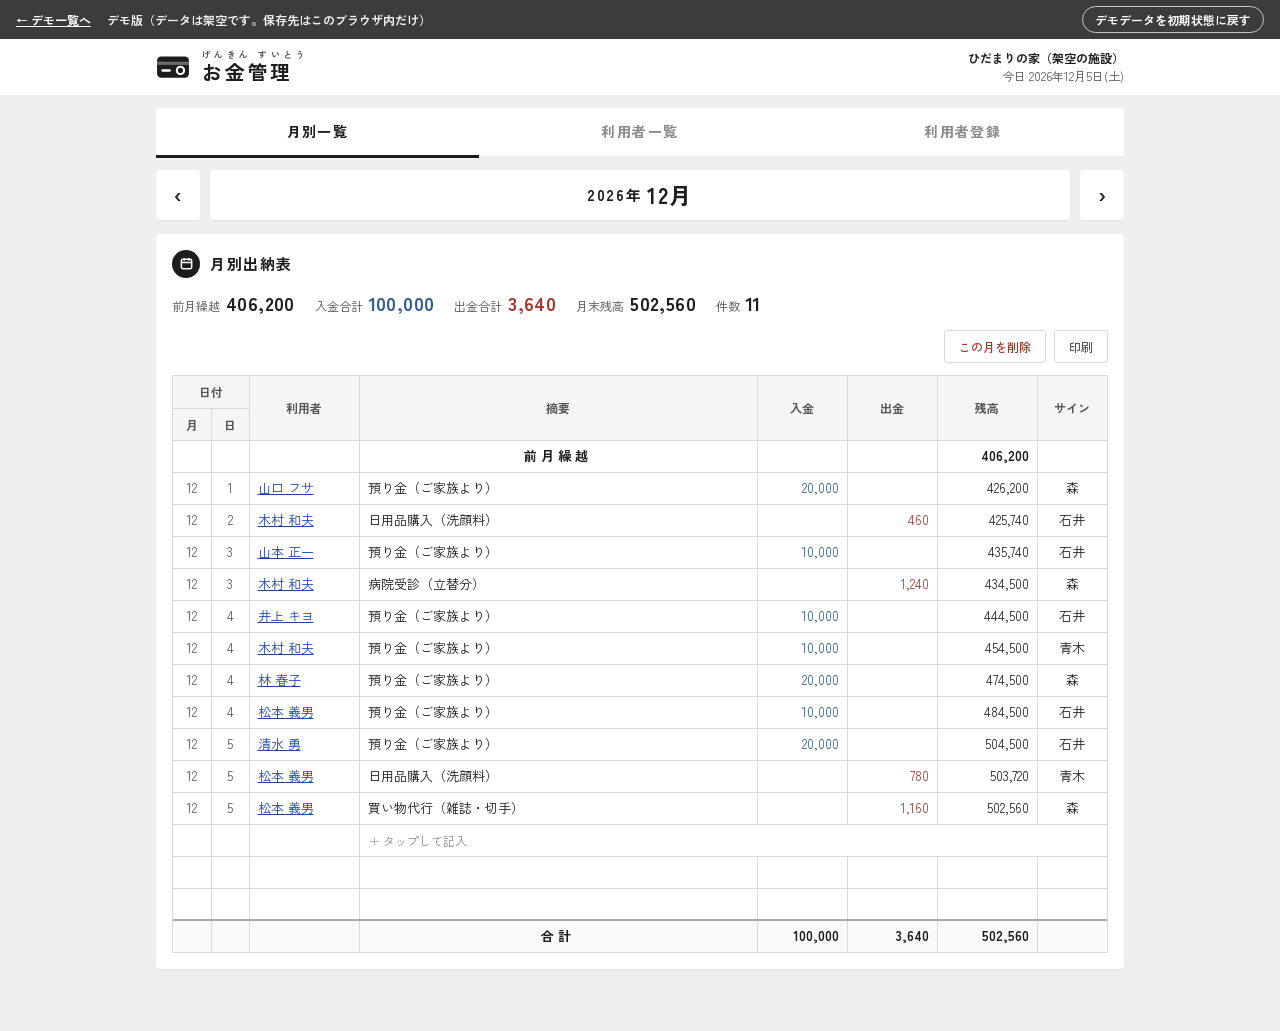
==== demo-cash-ledger/index.html @ 550b85f0 "VR以外を見せる用の別実装（本物のコードなし）にして公開 Co-Authored-By: Claude Opus 5.5 <noreply@anthropic.com>" ====
<!doctype html>
<html lang="ja">
<head>
  <meta charset="utf-8">
  <meta name="viewport" content="width=device-width, initial-scale=1">
  <title>お金管理（デモ版）</title>
  <link rel="preconnect" href="https://fonts.googleapis.com">
  <link rel="preconnect" href="https://fonts.gstatic.com" crossorigin>
  <link href="https://fonts.googleapis.com/css2?family=Zen+Kaku+Gothic+New:wght@400;500;700&display=swap" rel="stylesheet">
  <link rel="stylesheet" href="./style.css">
</head>
<body>
  <div class="demo-bar no-print">
    <a class="demo-back" href="../demo-portal/">← デモ一覧へ</a>
    <span class="demo-note">デモ版（データは架空です。保存先はこのブラウザ内だけ）</span>
    <button type="button" class="demo-reset" id="demoReset">デモデータを初期状態に戻す</button>
  </div>

  <header class="app-head no-print">
    <div class="app-head-inner">
      <div class="brand">
        <span class="brand-icon" aria-hidden="true">
          <svg viewBox="0 0 32 24" width="34" height="26"><rect x="1" y="2" width="30" height="20" rx="4" fill="currentColor"/><rect x="1" y="7" width="30" height="3" fill="#fff" opacity=".35"/><rect x="5" y="14" width="9" height="2.4" rx="1.2" fill="#fff"/><circle cx="23" cy="15.2" r="3.4" fill="none" stroke="#fff" stroke-width="2"/></svg>
        </span>
        <div>
          <div class="brand-ruby">げんきん すいとう</div>
          <div class="brand-name">お金管理</div>
        </div>
      </div>
      <div class="head-meta">
        <div class="facility" id="facilityName"></div>
        <div class="today" id="todayLabel"></div>
      </div>
    </div>
  </header>

  <main class="wrap" id="app"></main>

  <div class="modal-back" id="modalBack" hidden>
    <div class="modal" role="dialog" aria-modal="true" aria-labelledby="modalTitle" id="modal"></div>
  </div>
  <div class="modal-back confirm-back" id="confirmBack" hidden>
    <div class="modal confirm" role="alertdialog" aria-modal="true" aria-labelledby="confirmMsg">
      <p id="confirmMsg" class="confirm-msg"></p>
      <div class="modal-actions">
        <button type="button" class="btn primary lg" id="confirmOk">OK</button>
        <button type="button" class="btn lg" id="confirmCancel">やめる</button>
      </div>
    </div>
  </div>
  <div class="toast" id="toast" role="status" aria-live="polite"></div>

  <script type="module" src="./app.js"></script>
</body>
</html>
---- demo-cash-ledger/style.css ----
:root {
  --bg: #efefef;
  --card: #ffffff;
  --ink: #1d1d1d;
  --ink-2: #555;
  --ink-3: #8a8a8a;
  --line: #d9d9d9;
  --line-2: #ececec;
  --band: #3a3d3a;
  --head-cell: #f5f5f5;
  --in: #2f5d8f;
  --out: #a2382d;
  --hl: #fbf6dc;
  --radius: 4px;
  --font: "Zen Kaku Gothic New", "Hiragino Kaku Gothic ProN", "Hiragino Sans", "Noto Sans JP", "Yu Gothic", sans-serif;
}

* { box-sizing: border-box; }
html, body { margin: 0; }
body {
  background: var(--bg);
  color: var(--ink);
  font-family: var(--font);
  font-size: 14px;
  line-height: 1.6;
  -webkit-text-size-adjust: 100%;
}
button, input, select, textarea { font: inherit; color: inherit; }
button { cursor: pointer; }
a { color: inherit; }

/* ---------- demo bar ---------- */
.demo-bar {
  background: var(--band);
  color: #fff;
  display: flex;
  align-items: center;
  gap: 8px 16px;
  flex-wrap: wrap;
  padding: 6px 16px;
  font-size: 12px;
  font-weight: 700;
}
.demo-back { color: #fff; }
.demo-note { flex: 1 1 auto; opacity: .92; }
.demo-reset {
  background: transparent;
  border: 1px solid rgba(255,255,255,.7);
  color: #fff;
  border-radius: 999px;
  padding: 3px 12px;
  font-size: 12px;
  font-weight: 700;
}
.demo-reset:hover { background: rgba(255,255,255,.12); }

/* ---------- header ---------- */
.app-head { background: var(--card); border-bottom: 1px solid var(--line-2); }
.app-head-inner {
  max-width: 1000px;
  margin: 0 auto;
  padding: 10px 16px;
  display: flex;
  align-items: center;
  justify-content: space-between;
  gap: 12px;
}
.brand { display: flex; align-items: center; gap: 12px; }
.brand-icon { color: var(--ink); display: inline-flex; }
.brand-ruby { font-size: 9px; letter-spacing: .38em; color: var(--ink-2); line-height: 1; font-weight: 700; }
.brand-name { font-size: 20px; font-weight: 700; letter-spacing: .14em; line-height: 1.25; }
.head-meta { text-align: right; font-size: 12px; color: var(--ink-2); line-height: 1.5; }
.facility { font-weight: 700; color: var(--ink); }

/* ---------- layout ---------- */
.wrap { max-width: 1000px; margin: 0 auto; padding: 12px 16px 48px; }

.tabs {
  display: grid;
  grid-template-columns: repeat(3, 1fr);
  background: var(--card);
  border-bottom: 2px solid var(--line-2);
  margin-bottom: 12px;
}
.tabs a {
  text-align: center;
  text-decoration: none;
  padding: 12px 4px;
  font-weight: 700;
  letter-spacing: .1em;
  color: var(--ink-3);
  border-bottom: 3px solid transparent;
  margin-bottom: -2px;
}
.tabs a.on { color: var(--ink); border-bottom-color: var(--ink); }
.tabs a:hover { color: var(--ink); }

.month-nav { display: grid; grid-template-columns: 44px 1fr 44px; gap: 10px; margin-bottom: 14px; }
.month-nav button, .month-nav .month-label {
  background: var(--card);
  border: 0;
  border-radius: var(--radius);
  height: 50px;
  box-shadow: 0 1px 2px rgba(0,0,0,.05);
}
.month-nav button { font-size: 20px; font-weight: 700; }
.month-nav button:hover { background: #fafafa; }
.month-label {
  display: flex; align-items: center; justify-content: center;
  font-weight: 700; letter-spacing: .12em; font-size: 15px;
}
.month-label b { font-size: 22px; margin-left: 4px; }

.card {
  background: var(--card);
  border-radius: var(--radius);
  padding: 16px;
  box-shadow: 0 1px 2px rgba(0,0,0,.05);
  margin-bottom: 14px;
}
.card-title { display: flex; align-items: center; gap: 10px; font-weight: 700; letter-spacing: .1em; margin: 0 0 10px; font-size: 15px; }
.badge-icon {
  width: 28px; height: 28px; border-radius: 50%;
  background: var(--ink); color: #fff;
  display: inline-flex; align-items: center; justify-content: center;
  font-size: 13px; flex: none;
}

.summary { display: flex; flex-wrap: wrap; gap: 4px 20px; align-items: baseline; margin: 4px 0 12px; font-size: 12px; color: var(--ink-2); }
.summary b { font-size: 19px; color: var(--ink); margin-left: 6px; font-weight: 700; letter-spacing: .02em; }
.summary .in b { color: var(--in); }
.summary .out b { color: var(--out); }

.toolbar { display: flex; flex-wrap: wrap; gap: 8px; justify-content: flex-end; align-items: center; margin-bottom: 12px; }
.toolbar .spacer { flex: 1; }

.btn {
  border: 1px solid var(--line);
  background: #fff;
  border-radius: 3px;
  padding: 6px 14px;
  font-size: 12px;
  font-weight: 500;
  color: var(--ink-2);
  text-decoration: none;
  display: inline-flex; align-items: center; justify-content: center; gap: 6px;
  min-height: 32px;
}
.btn:hover { background: #f7f7f7; }
.btn.danger { color: var(--out); }
.btn.primary { background: var(--ink); color: #fff; border-color: var(--ink); font-weight: 700; letter-spacing: .06em; }
.btn.primary:hover { background: #000; }
.btn.lg { min-height: 44px; font-size: 14px; padding: 8px 18px; }

.seg { display: inline-flex; gap: 4px; }
.seg button { border: 0; background: var(--line-2); color: var(--ink-2); font-size: 12px; font-weight: 700; padding: 4px 12px; border-radius: 3px; }
.seg button.on { background: var(--ink); color: #fff; }

/* ---------- ledger table ---------- */
.table-scroll { overflow-x: auto; -webkit-overflow-scrolling: touch; border: 1px solid var(--line); }
table.ledger { width: 100%; border-collapse: collapse; min-width: 640px; font-variant-numeric: tabular-nums; }
.ledger th, .ledger td { border: 1px solid var(--line); padding: 5px 8px; font-size: 13px; height: 32px; }
.table-scroll .ledger { border-style: hidden; }
.ledger thead th { background: var(--head-cell); font-weight: 700; font-size: 12px; color: var(--ink-2); white-space: nowrap; }
.ledger td.c { text-align: center; width: 38px; color: var(--ink-2); }
.ledger td.num, .ledger th.num { text-align: right; white-space: nowrap; }
.ledger td.in { color: var(--in); }
.ledger td.out { color: var(--out); }
.ledger td.sign { text-align: center; width: 70px; }
.ledger td.memo { min-width: 190px; }
.ledger td.user { white-space: nowrap; width: 110px; }
.ledger td.user a { color: #2244aa; }
.ledger tr.carry td, .ledger tr.total td { font-weight: 700; }
.ledger tr.carry td.memo, .ledger tr.total td.memo { text-align: center; letter-spacing: .3em; }
.ledger tr.total td { background: #fafafa; border-top: 2px solid #aaa; }
.ledger tbody tr.row { cursor: pointer; }
.ledger tbody tr.row:hover td { background: var(--hl); }
.ledger tbody tr.add td { color: var(--ink-3); cursor: pointer; font-size: 12px; }
.ledger tbody tr.add:hover td { background: #f8f8f8; color: var(--ink); }
.ledger tbody tr.blank td { height: 32px; }
.col-in, .col-out { width: 90px; }
.col-bal { width: 100px; }
.empty-note { color: var(--ink-3); font-size: 13px; padding: 10px 0; }

/* ---------- users list ---------- */
.search { width: 100%; border: 1px solid var(--line); border-radius: 3px; padding: 9px 12px; margin-bottom: 10px; background: #fff; }
.user-list { list-style: none; margin: 0; padding: 0; border: 1px solid var(--line); }
.user-list li + li { border-top: 1px solid var(--line-2); }
.user-list a { display: flex; align-items: center; gap: 12px; padding: 10px 12px; text-decoration: none; }
.user-list a:hover { background: #fafafa; }
.user-list .nm { font-weight: 700; letter-spacing: .04em; }
.user-list .kn { font-size: 11px; color: var(--ink-3); }
.user-list .bal { margin-left: auto; text-align: right; font-size: 17px; font-variant-numeric: tabular-nums; font-weight: 500; }
.user-list .bal small { display: block; font-size: 10px; color: var(--ink-3); line-height: 1; }
.user-list .chev { color: var(--ink-3); font-size: 18px; }
.user-list li.ended a { color: var(--ink-3); }
.user-list li.ended .bal { color: var(--ink-3); }

.crumb { font-size: 12px; color: var(--ink-2); margin: 0 0 10px; }
.crumb a { text-decoration: none; }
.crumb a:hover { text-decoration: underline; }

/* ---------- register ---------- */
.help { font-size: 12px; color: var(--ink-2); margin: 0; flex: 1 1 260px; }
table.plain { width: 100%; border-collapse: collapse; min-width: 640px; }
.plain th, .plain td { border: 1px solid var(--line); padding: 6px 8px; font-size: 13px; text-align: left; }
.plain thead th { background: var(--head-cell); font-size: 12px; color: var(--ink-2); white-space: nowrap; }
.plain td.num { text-align: right; font-variant-numeric: tabular-nums; }
.plain tr.ended td { color: var(--ink-3); }
.plain td.act { width: 76px; text-align: center; padding: 4px 6px; }
.plain td.act .btn { white-space: nowrap; padding: 4px 12px; min-height: 30px; }
.btn { white-space: nowrap; }
.badge-icon svg { width: 15px; height: 15px; }
.status { display: inline-block; font-size: 11px; padding: 1px 8px; border-radius: 999px; background: #e8efe8; color: #2f5a35; font-weight: 700; }
.status.off { background: #eee; color: #888; }

/* ---------- modal ---------- */
.modal-back {
  position: fixed; inset: 0; background: rgba(0,0,0,.45);
  display: flex; align-items: center; justify-content: center; padding: 16px; z-index: 50;
}
.modal-back[hidden] { display: none; }
.modal { background: #fff; width: 100%; max-width: 520px; border-radius: 4px; padding: 18px; max-height: calc(100vh - 32px); overflow: auto; }
.modal-head { display: flex; justify-content: space-between; align-items: flex-start; margin-bottom: 10px; }
.modal-head h2 { margin: 0; font-size: 17px; letter-spacing: .06em; }
.modal-head .sub { font-size: 9px; letter-spacing: .3em; color: var(--ink-3); }
.modal-x { border: 0; background: none; font-size: 22px; line-height: 1; color: var(--ink-2); padding: 0 4px; }
.field { margin-bottom: 10px; }
.field label { display: block; font-size: 11px; color: var(--ink-2); margin-bottom: 3px; }
.field input, .field select, .field textarea {
  width: 100%; border: 1px solid var(--line); border-radius: 3px; padding: 9px 10px; background: #fff; min-height: 44px;
}
.field input:focus, .field select:focus, .field textarea:focus { outline: 2px solid var(--ink); outline-offset: -1px; }
.field input.num { text-align: right; }
.grid2 { display: grid; grid-template-columns: 1fr 1fr; gap: 10px; }
.hint { font-size: 11px; color: var(--ink-3); margin-top: 3px; }
.err { background: #fbeceb; color: var(--out); border-radius: 3px; padding: 8px 10px; font-size: 12px; margin-bottom: 10px; }
.modal-actions { display: flex; gap: 8px; margin-top: 14px; }
.modal-actions .btn { flex: 1; }
.modal-actions .btn.primary { flex: 2; }
.memo-chips { display: flex; flex-wrap: wrap; gap: 4px; margin-top: 5px; }
.memo-chips button { border: 1px solid var(--line); background: #fafafa; border-radius: 999px; font-size: 11px; padding: 2px 10px; color: var(--ink-2); }
.memo-chips button:hover { background: #f0f0f0; }

.confirm-back { z-index: 55; }
.modal.confirm { max-width: 420px; }
.confirm-msg { margin: 4px 0 6px; white-space: pre-line; font-size: 14px; line-height: 1.7; }
.modal.confirm.danger .btn.primary { background: var(--out); border-color: var(--out); }

.toast {
  position: fixed; left: 50%; bottom: 24px; transform: translateX(-50%) translateY(20px);
  background: var(--ink); color: #fff; padding: 8px 18px; border-radius: 999px; font-size: 13px;
  opacity: 0; pointer-events: none; transition: opacity .2s, transform .2s; z-index: 60;
}
.toast.show { opacity: 1; transform: translateX(-50%) translateY(0); }

/* ---------- print sheet ---------- */
.print-tools { display: flex; flex-wrap: wrap; gap: 8px; align-items: center; margin-bottom: 12px; }
.print-tools .note { font-size: 12px; color: var(--ink-2); flex: 1 1 200px; }
.sheet-holder { overflow-x: auto; padding-bottom: 8px; }
.sheet {
  width: 210mm; min-height: 297mm; margin: 0 auto; background: #fff;
  padding: 14mm 12mm; box-shadow: 0 2px 10px rgba(0,0,0,.12);
  font-size: 10pt; color: #000;
}
.sheet-head { display: flex; justify-content: space-between; align-items: flex-end; margin-bottom: 4mm; }
.sheet-title { font-size: 17pt; font-weight: 700; letter-spacing: .3em; margin: 0; }
.sheet-sub { font-size: 9.5pt; margin-top: 1mm; }
.stamps { display: flex; border: 1px solid #000; }
.stamps div { width: 17mm; text-align: center; font-size: 8pt; }
.stamps div + div { border-left: 1px solid #000; }
.stamps span { display: block; border-bottom: 1px solid #000; padding: .5mm 0; }
.stamps i { display: block; height: 14mm; }
.sheet-sum { display: grid; grid-template-columns: repeat(4, 1fr); border: 1px solid #000; margin-bottom: 3mm; }
.sheet-sum div { padding: 1.5mm 2mm; font-size: 8.5pt; }
.sheet-sum div + div { border-left: 1px solid #000; }
.sheet-sum b { display: block; text-align: right; font-size: 11pt; }
table.sheet-table { width: 100%; border-collapse: collapse; font-variant-numeric: tabular-nums; table-layout: fixed; }
.sheet-table th, .sheet-table td { border: 1px solid #000; padding: 0 1.5mm; height: 6.4mm; font-size: 8.5pt; overflow: hidden; white-space: nowrap; text-overflow: ellipsis; }
.sheet-table th { background: #eee; font-weight: 700; text-align: center; }
.sheet-table td.c { text-align: center; }
.sheet-table td.num { text-align: right; }
.sheet-table tr.carry td, .sheet-table tr.total td { font-weight: 700; }
.sheet-table tr.total td { border-top: 1.5px solid #000; }
.sheet-foot { margin-top: 3mm; font-size: 8pt; display: flex; justify-content: space-between; }

@page { size: A4 portrait; margin: 12mm 10mm; }
@media print {
  body { background: #fff; }
  .no-print, .demo-bar, .app-head, .tabs, .print-tools, .toast, .modal-back { display: none !important; }
  .wrap { max-width: none; padding: 0; margin: 0; }
  .sheet-holder { overflow: visible; padding: 0; }
  .sheet { box-shadow: none; margin: 0; padding: 0; width: auto; min-height: auto; }
  .sheet-table th { -webkit-print-color-adjust: exact; print-color-adjust: exact; }
}

/* ---------- small screens ---------- */
@media (max-width: 640px) {
  .app-head-inner { padding: 8px 16px; }
  .brand-name { font-size: 18px; }
  .head-meta { font-size: 11px; }
  .wrap { padding: 10px 16px 40px; }
  .tabs a { font-size: 13px; letter-spacing: .04em; padding: 11px 2px; }
  .card { padding: 12px; }
  .summary { gap: 2px 14px; }
  .summary b { font-size: 16px; }
  .month-nav button, .month-nav .month-label { height: 44px; }
  .month-label b { font-size: 19px; }
  .demo-bar { padding: 6px 16px; }
  .modal { padding: 14px; }
}

[hidden] { display: none !important; }
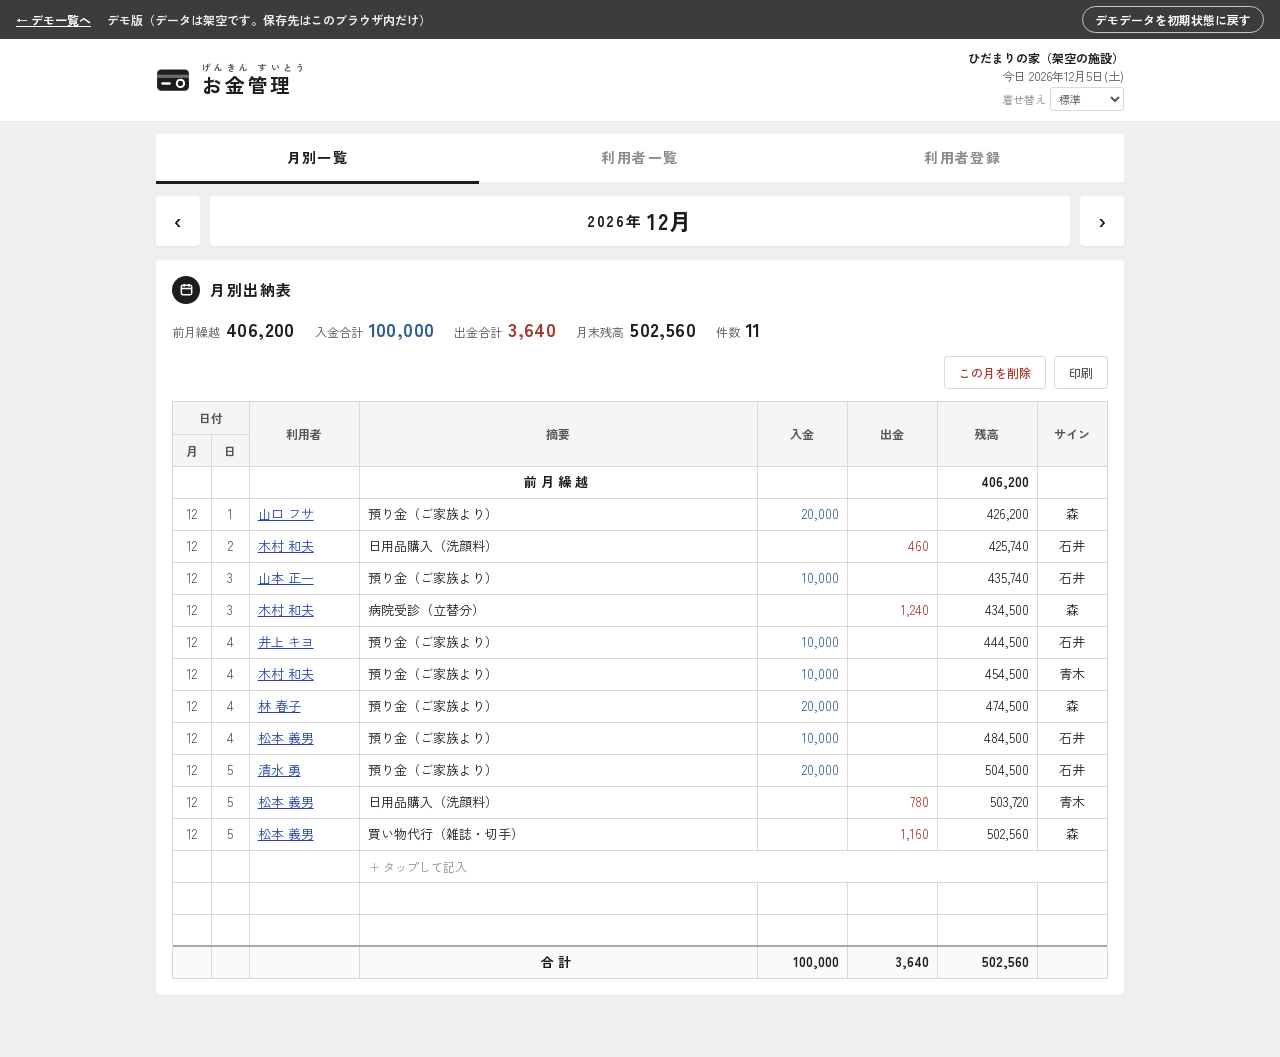
==== commit 48f07664: "お金管理: 着せ替え「和モダン」を追加 Co-Authored-By: Claude Opus 5.5 <noreply@anthropic.com>" ====
--- a/demo-cash-ledger/index.html
+++ b/demo-cash-ledger/index.html
@@ -7,7 +7,26 @@
   <link rel="preconnect" href="https://fonts.googleapis.com">
   <link rel="preconnect" href="https://fonts.gstatic.com" crossorigin>
   <link href="https://fonts.googleapis.com/css2?family=Zen+Kaku+Gothic+New:wght@400;500;700&display=swap" rel="stylesheet">
+  <script>
+    // 着せ替え: 描画前に保存済みのテーマを当てる（キー showcase-cash:theme）
+    (function () {
+      var t = 'standard';
+      try { t = localStorage.getItem('showcase-cash:theme') || t; } catch (e) {}
+      if (t !== 'wamodern') t = 'standard';
+      document.documentElement.setAttribute('data-theme', t);
+      window.__cashThemeFonts = function () {
+        if (document.getElementById('waFonts')) return;
+        var l = document.createElement('link');
+        l.id = 'waFonts';
+        l.rel = 'stylesheet';
+        l.href = 'https://fonts.googleapis.com/css2?family=Shippori+Mincho:wght@500;600;700&family=Allura&display=swap';
+        document.head.appendChild(l);
+      };
+      if (t === 'wamodern') window.__cashThemeFonts();
+    })();
+  </script>
   <link rel="stylesheet" href="./style.css">
+  <link rel="stylesheet" href="./theme-wa.css">
 </head>
 <body>
   <div class="demo-bar no-print">
@@ -30,6 +49,12 @@
       <div class="head-meta">
         <div class="facility" id="facilityName"></div>
         <div class="today" id="todayLabel"></div>
+        <label class="theme-pick">着せ替え
+          <select id="themeSel" aria-label="着せ替え（画面のデザイン）">
+            <option value="standard">標準</option>
+            <option value="wamodern">和モダン</option>
+          </select>
+        </label>
       </div>
     </div>
   </header>
--- a/demo-cash-ledger/style.css
+++ b/demo-cash-ledger/style.css
@@ -311,3 +311,7 @@
 }
 
 [hidden] { display: none !important; }
+
+/* ---------- 着せ替えの切替（全テーマ共通） ---------- */
+.theme-pick { display: inline-flex; align-items: center; gap: 4px; margin-top: 2px; font-size: 11px; color: var(--ink-3); }
+.theme-pick select { font-size: 11px; padding: 1px 4px; border: 1px solid var(--line); border-radius: 3px; background: #fff; color: var(--ink-2); min-height: 24px; }
--- a/demo-cash-ledger/theme-wa.css
+++ b/demo-cash-ledger/theme-wa.css
@@ -0,0 +1,304 @@
+/* =========================================================
+   着せ替え「和モダン」
+   淡いブルーグレー・白・グレージュの面を切り替え、細い線の枠と
+   ネイビーの小さな丸バッジ・四角いボタンでまとめる。
+   すべて :root[data-theme="wamodern"] の下だけで効く（標準の見た目は変えない）。
+   ========================================================= */
+:root[data-theme="wamodern"] {
+  --wa-navy: #22314c;
+  --wa-navy-2: #3b4a66;
+  --wa-mist: #e2e8ee;      /* 淡いブルーグレー */
+  --wa-greige: #ece8e1;    /* 温かみのあるライトグレー */
+  --wa-sand: #f6f3ee;
+  --wa-green: #637060;     /* くすんだ緑（白文字が読める濃さ） */
+  --wa-green-2: #8a9684;
+  --wa-frame: #b9c0c9;     /* 細い枠 */
+  --wa-mincho: "Shippori Mincho", "Zen Old Mincho", "Hiragino Mincho ProN", "Yu Mincho", serif;
+  --wa-script: "Allura", "Great Vibes", cursive;
+
+  --bg: var(--wa-greige);
+  --card: #ffffff;
+  --ink: #262a31;
+  --ink-2: #4f5562;
+  --ink-3: #868c96;
+  --line: #d3d7dc;
+  --line-2: #e6e8eb;
+  --band: var(--wa-green);
+  --head-cell: #eef1f5;
+  --in: #275788;
+  --out: #a1392b;
+  --hl: #f4efe4;
+  --radius: 0;
+}
+
+[data-theme="wamodern"] body { overflow-x: clip; }
+
+/* ---------- 上部のデモ帯（控えめ） ---------- */
+[data-theme="wamodern"] .demo-bar {
+  background: var(--wa-green);
+  font-weight: 500;
+  letter-spacing: .04em;
+  padding: 5px 16px;
+}
+[data-theme="wamodern"] .demo-reset { border-radius: 0; font-weight: 500; border-color: rgba(255,255,255,.6); }
+
+/* ---------- ヘッダ ---------- */
+[data-theme="wamodern"] .app-head {
+  background: #fff;
+  border-bottom: 1px solid var(--line);
+  position: relative;
+}
+[data-theme="wamodern"] .app-head::after {   /* 下に細い二重線 */
+  content: ""; position: absolute; left: 0; right: 0; bottom: -4px; height: 1px; background: var(--line-2);
+}
+[data-theme="wamodern"] .app-head-inner { padding-top: 14px; padding-bottom: 12px; }
+[data-theme="wamodern"] .brand-icon {
+  color: #fff; background: var(--wa-navy);
+  width: 44px; height: 44px; border-radius: 50%;
+  align-items: center; justify-content: center;
+  box-shadow: 0 0 0 3px #fff, 0 0 0 4px var(--wa-navy);
+}
+[data-theme="wamodern"] .brand-icon svg { width: 24px; height: 18px; }
+[data-theme="wamodern"] .brand-icon svg rect:first-child { fill: none; stroke: #fff; stroke-width: 2; }
+[data-theme="wamodern"] .brand-icon svg rect:nth-child(2) { fill: #fff; opacity: .5; }
+[data-theme="wamodern"] .brand > div:last-child { position: relative; }
+[data-theme="wamodern"] .brand-ruby { color: var(--ink-3); font-weight: 500; }
+[data-theme="wamodern"] .brand-name {
+  font-family: var(--wa-mincho); font-weight: 600; letter-spacing: .22em; font-size: 21px; color: var(--wa-navy);
+}
+[data-theme="wamodern"] .brand > div:last-child::after {
+  content: "cash book";
+  position: absolute; left: calc(100% + 6px); bottom: 0;
+  font-family: var(--wa-script); font-size: 19px; line-height: 1; color: var(--wa-green-2); white-space: nowrap;
+  transform: rotate(-6deg);
+}
+[data-theme="wamodern"] .facility { font-family: var(--wa-mincho); font-weight: 600; letter-spacing: .06em; }
+[data-theme="wamodern"] .theme-pick select { border-radius: 0; border-color: var(--wa-frame); }
+
+/* ---------- 面の切り替え（上はブルーグレー、下はグレージュ） ---------- */
+[data-theme="wamodern"] .wrap { position: relative; padding-top: 18px; }
+[data-theme="wamodern"] .wrap::before {
+  content: ""; position: absolute; z-index: -1;
+  top: 0; left: 50%; width: 100vw; transform: translateX(-50%);
+  height: 230px;
+  background:
+    linear-gradient(112deg, transparent 0 62%, rgba(255,255,255,.55) 62% 66%, transparent 66% 69%, rgba(255,255,255,.35) 69% 70%, transparent 70%),
+    var(--wa-mist);
+}
+[data-theme="wamodern"] .wrap::after {   /* 下端のくすんだ緑の細い帯 */
+  content: ""; display: block; height: 6px; margin-top: 28px;
+  background: linear-gradient(90deg, var(--wa-green) 0 64px, transparent 64px 72px, var(--wa-frame) 72px);
+  opacity: .8;
+}
+[data-theme="wamodern"] body.is-print .wrap::after { display: none; }
+
+/* ---------- タブ ---------- */
+[data-theme="wamodern"] .tabs {
+  background: transparent; border-bottom: 1px solid var(--wa-frame); gap: 6px; margin-bottom: 16px;
+}
+[data-theme="wamodern"] .tabs a {
+  background: rgba(255,255,255,.55);
+  border: 1px solid var(--wa-frame); border-bottom: 0;
+  margin-bottom: 0;
+  font-family: var(--wa-mincho); font-weight: 600; letter-spacing: .16em;
+  color: var(--ink-2);
+  padding: 11px 4px 10px;
+  position: relative;
+}
+[data-theme="wamodern"] .tabs a.on {
+  background: #fff; color: var(--wa-navy);
+  border-color: var(--wa-navy-2);
+  box-shadow: inset 0 3px 0 var(--wa-navy);
+}
+[data-theme="wamodern"] .tabs a.on::after {   /* 下線を消して面とつなげる */
+  content: ""; position: absolute; left: 0; right: 0; bottom: -1px; height: 1px; background: #fff;
+}
+[data-theme="wamodern"] .tabs a:hover { color: var(--wa-navy); background: #fff; }
+
+/* ---------- 月の切り替え ---------- */
+[data-theme="wamodern"] .month-nav button,
+[data-theme="wamodern"] .month-nav .month-label {
+  border: 1px solid var(--wa-frame); box-shadow: none; border-radius: 0;
+}
+[data-theme="wamodern"] .month-nav button { background: var(--wa-navy); color: #fff; border-color: var(--wa-navy); font-weight: 400; }
+[data-theme="wamodern"] .month-nav button:hover { background: var(--wa-navy-2); }
+[data-theme="wamodern"] .month-label {
+  font-family: var(--wa-mincho); font-weight: 600; letter-spacing: .18em; color: var(--ink-2);
+  outline: 1px solid #fff; outline-offset: -5px;
+}
+[data-theme="wamodern"] .month-label b { color: var(--wa-navy); font-weight: 700; }
+
+/* ---------- カードと見出し ---------- */
+[data-theme="wamodern"] .card {
+  border: 1px solid var(--line); box-shadow: none; padding: 22px 22px 20px; margin-bottom: 18px;
+}
+[data-theme="wamodern"] .card-title {
+  position: relative;
+  width: fit-content; max-width: 100%;
+  margin: 14px auto 18px;
+  padding: 9px 26px 8px 12px;
+  border: 1px solid var(--wa-navy-2);
+  outline: 1px solid var(--line); outline-offset: 3px;
+  font-family: var(--wa-mincho); font-weight: 600; font-size: 17px; letter-spacing: .2em;
+  color: var(--wa-navy);
+  background: #fff;
+}
+[data-theme="wamodern"] .card-title[data-en]::before {
+  content: attr(data-en);
+  position: absolute; left: -10px; top: -21px;
+  padding: 0 6px;
+  background: #fff;
+  font-family: var(--wa-script); font-size: 25px; font-weight: 400; letter-spacing: 0; line-height: 1.1;
+  color: var(--wa-navy-2);
+  transform: rotate(-7deg);
+  white-space: nowrap;
+}
+[data-theme="wamodern"] .badge-icon { background: var(--wa-navy); width: 26px; height: 26px; font-family: var(--font); }
+[data-theme="wamodern"] .card-title .status { font-family: var(--font); letter-spacing: .04em; }
+
+/* ---------- 集計（細い枠のカードを横並び） ---------- */
+[data-theme="wamodern"] .summary {
+  display: grid; grid-template-columns: repeat(auto-fit, minmax(128px, 1fr)); gap: 8px;
+  margin: 0 0 14px; color: var(--ink-2);
+}
+[data-theme="wamodern"] .summary > span {
+  background: #fff; border: 1px solid var(--line);
+  border-top: 3px solid var(--wa-frame);
+  padding: 7px 10px 6px; font-size: 11px; letter-spacing: .08em;
+}
+[data-theme="wamodern"] .summary > span.in { border-top-color: var(--in); }
+[data-theme="wamodern"] .summary > span.out { border-top-color: var(--out); }
+[data-theme="wamodern"] .summary b {
+  display: block; margin: 1px 0 0; text-align: right; font-size: 20px; letter-spacing: .02em;
+  font-variant-numeric: tabular-nums;
+}
+
+/* ---------- ボタン（四角・ネイビー） ---------- */
+[data-theme="wamodern"] .btn {
+  border-radius: 0; border-color: var(--wa-frame); color: var(--wa-navy); letter-spacing: .06em;
+}
+[data-theme="wamodern"] .btn:hover { background: var(--wa-sand); }
+[data-theme="wamodern"] .btn.danger { color: var(--out); }
+[data-theme="wamodern"] .btn.primary { background: var(--wa-navy); border-color: var(--wa-navy); color: #fff; letter-spacing: .12em; }
+[data-theme="wamodern"] .btn.primary:hover { background: var(--wa-navy-2); }
+[data-theme="wamodern"] .btn:disabled { opacity: .45; cursor: default; }
+[data-theme="wamodern"] .seg { gap: 0; border: 1px solid var(--wa-navy-2); }
+[data-theme="wamodern"] .seg button { border-radius: 0; background: #fff; color: var(--wa-navy); padding: 5px 14px; letter-spacing: .08em; }
+[data-theme="wamodern"] .seg button + button { border-left: 1px solid var(--wa-navy-2); }
+[data-theme="wamodern"] .seg button.on { background: var(--wa-navy); color: #fff; }
+
+/* ---------- 出納表 ---------- */
+[data-theme="wamodern"] .table-scroll { border-color: var(--wa-frame); }
+[data-theme="wamodern"] .ledger th,
+[data-theme="wamodern"] .ledger td { border-color: var(--line); }
+[data-theme="wamodern"] .ledger thead th {
+  background: var(--head-cell); color: var(--wa-navy); font-weight: 700; letter-spacing: .08em;
+  border-color: #cdd4dd;
+}
+[data-theme="wamodern"] .ledger thead th.col-in { color: var(--in); }
+[data-theme="wamodern"] .ledger thead th.col-out { color: var(--out); }
+[data-theme="wamodern"] .ledger td.num { font-size: 13.5px; }
+[data-theme="wamodern"] .ledger td.num:not(.in):not(.out) { font-weight: 500; }
+[data-theme="wamodern"] .ledger td.user a { color: var(--wa-navy); text-decoration-color: var(--wa-frame); text-underline-offset: 3px; }
+[data-theme="wamodern"] .ledger tr.carry td { background: var(--wa-sand); }
+[data-theme="wamodern"] .ledger tr.carry td.memo,
+[data-theme="wamodern"] .ledger tr.total td.memo { font-family: var(--wa-mincho); color: var(--wa-navy); }
+[data-theme="wamodern"] .ledger tr.total td { background: var(--head-cell); border-top: 2px solid var(--wa-navy-2); }
+[data-theme="wamodern"] .ledger tbody tr.add td { color: var(--wa-navy-2); }
+[data-theme="wamodern"] .ledger tbody tr.add:hover td { background: var(--wa-mist); color: var(--wa-navy); }
+[data-theme="wamodern"] .ledger tbody tr.row:focus-visible td { background: var(--hl); }
+[data-theme="wamodern"] .ledger tbody tr.row:focus-visible { outline: 2px solid var(--wa-navy); outline-offset: -2px; }
+
+/* ---------- 利用者一覧（番号の丸バッジ） ---------- */
+[data-theme="wamodern"] .search { border-radius: 0; border-color: var(--wa-frame); }
+[data-theme="wamodern"] .search:focus { outline: 2px solid var(--wa-navy); outline-offset: -1px; }
+[data-theme="wamodern"] .user-list { border: 0; counter-reset: wa-user; display: grid; gap: 6px; }
+[data-theme="wamodern"] .user-list li + li { border-top: 0; }
+[data-theme="wamodern"] .user-list li { border: 1px solid var(--line); background: #fff; }
+[data-theme="wamodern"] .user-list a { padding: 11px 12px; }
+[data-theme="wamodern"] .user-list a::before {
+  counter-increment: wa-user; content: counter(wa-user, decimal-leading-zero);
+  flex: none; width: 30px; height: 30px; border-radius: 50%;
+  background: var(--wa-navy); color: #fff;
+  display: inline-flex; align-items: center; justify-content: center;
+  font-size: 11px; letter-spacing: .02em; font-variant-numeric: tabular-nums;
+}
+[data-theme="wamodern"] .user-list li.ended a::before { background: #b3b8bf; }
+[data-theme="wamodern"] .user-list a:hover { background: var(--wa-sand); }
+[data-theme="wamodern"] .user-list .nm { font-family: var(--wa-mincho); font-weight: 600; font-size: 15px; letter-spacing: .1em; color: var(--wa-navy); }
+[data-theme="wamodern"] .user-list li.ended .nm { color: var(--ink-3); }
+[data-theme="wamodern"] .user-list .chev { color: var(--wa-navy-2); }
+
+[data-theme="wamodern"] .crumb a { color: var(--wa-navy); }
+
+/* ---------- 利用者登録 ---------- */
+[data-theme="wamodern"] .help { color: var(--ink-2); border-left: 3px solid var(--wa-green-2); padding-left: 10px; }
+[data-theme="wamodern"] .plain th,
+[data-theme="wamodern"] .plain td { border-color: var(--line); }
+[data-theme="wamodern"] .plain thead th { background: var(--head-cell); color: var(--wa-navy); letter-spacing: .08em; border-color: #cdd4dd; }
+[data-theme="wamodern"] .plain tbody tr:nth-child(even) td { background: #fbfaf8; }
+[data-theme="wamodern"] .plain td:nth-child(2) { white-space: nowrap; }
+[data-theme="wamodern"] .status { border-radius: 0; background: #e7ebe3; color: #45523f; font-weight: 500; letter-spacing: .06em; }
+[data-theme="wamodern"] .status.off { background: #eceae6; color: #8a8780; }
+
+/* ---------- ダイアログ ---------- */
+[data-theme="wamodern"] .modal-back { background: rgba(28,36,52,.5); }
+[data-theme="wamodern"] .modal {
+  border-radius: 0; border-top: 4px solid var(--wa-navy); padding: 20px 20px 18px;
+  outline: 1px solid var(--line); outline-offset: -9px;
+}
+[data-theme="wamodern"] .modal-head { border-bottom: 1px solid var(--line); padding-bottom: 10px; margin-bottom: 14px; }
+[data-theme="wamodern"] .modal-head h2 { font-family: var(--wa-mincho); font-weight: 600; letter-spacing: .16em; color: var(--wa-navy); }
+[data-theme="wamodern"] .modal-head .sub { color: var(--wa-green-2); letter-spacing: .32em; }
+[data-theme="wamodern"] .modal-x { color: var(--wa-navy); }
+[data-theme="wamodern"] .field label { color: var(--wa-navy); font-weight: 500; letter-spacing: .08em; font-size: 12px; }
+[data-theme="wamodern"] .field input,
+[data-theme="wamodern"] .field select,
+[data-theme="wamodern"] .field textarea { border-radius: 0; border-color: var(--wa-frame); }
+[data-theme="wamodern"] .field input:focus,
+[data-theme="wamodern"] .field select:focus,
+[data-theme="wamodern"] .field textarea:focus { outline-color: var(--wa-navy); }
+[data-theme="wamodern"] #fIn { border-left: 4px solid var(--in); color: var(--in); }
+[data-theme="wamodern"] #fOut { border-left: 4px solid var(--out); color: var(--out); }
+[data-theme="wamodern"] .memo-chips button { border-radius: 0; border-color: var(--wa-frame); background: #fff; color: var(--wa-navy); }
+[data-theme="wamodern"] .memo-chips button:hover { background: var(--wa-mist); }
+[data-theme="wamodern"] .err { border-radius: 0; border-left: 3px solid var(--out); }
+[data-theme="wamodern"] .confirm-msg { color: var(--ink); }
+[data-theme="wamodern"] .toast { background: var(--wa-navy); border-radius: 0; letter-spacing: .06em; }
+
+/* ---------- 印刷プレビュー（画面上） ---------- */
+[data-theme="wamodern"] .print-tools {
+  background: var(--wa-green); padding: 10px 12px; margin-bottom: 18px;
+}
+[data-theme="wamodern"] .print-tools .note { color: #fff; }
+[data-theme="wamodern"] .print-tools .btn { background: #fff; border-color: #fff; }
+[data-theme="wamodern"] .print-tools .btn.primary { background: var(--wa-navy); border-color: var(--wa-navy); color: #fff; }
+[data-theme="wamodern"] .sheet-holder { padding: 6px 4px 14px; }
+[data-theme="wamodern"] .sheet {
+  box-shadow: none; outline: 1px solid var(--wa-frame); outline-offset: 5px; border: 1px solid var(--line);
+}
+[data-theme="wamodern"] .sheet-title { font-family: var(--wa-mincho); font-weight: 700; }
+
+/* ---------- 印刷: 飾りを消して出納表だけ ---------- */
+@media print {
+  [data-theme="wamodern"] body { background: #fff; }
+  [data-theme="wamodern"] .wrap::before,
+  [data-theme="wamodern"] .wrap::after { display: none !important; }
+  [data-theme="wamodern"] .sheet { outline: 0; border: 0; }
+}
+
+/* ---------- スマホ幅 ---------- */
+@media (max-width: 640px) {
+  [data-theme="wamodern"] .brand-icon { width: 38px; height: 38px; }
+  [data-theme="wamodern"] .brand-name { font-size: 18px; letter-spacing: .16em; }
+  [data-theme="wamodern"] .brand > div:last-child::after { display: none; }
+  [data-theme="wamodern"] .tabs { gap: 4px; }
+  [data-theme="wamodern"] .tabs a { font-size: 13px; letter-spacing: .06em; }
+  [data-theme="wamodern"] .wrap::before { height: 200px; }
+  [data-theme="wamodern"] .card { padding: 16px 12px 14px; }
+  [data-theme="wamodern"] .card-title { font-size: 15px; letter-spacing: .12em; padding: 8px 18px 7px 10px; margin-top: 16px; }
+  [data-theme="wamodern"] .card-title[data-en]::before { font-size: 22px; top: -19px; left: -6px; }
+  [data-theme="wamodern"] .summary { grid-template-columns: 1fr 1fr; gap: 6px; }
+  [data-theme="wamodern"] .summary b { font-size: 17px; }
+  [data-theme="wamodern"] .modal { outline-offset: -7px; padding: 16px 14px 14px; }
+}
